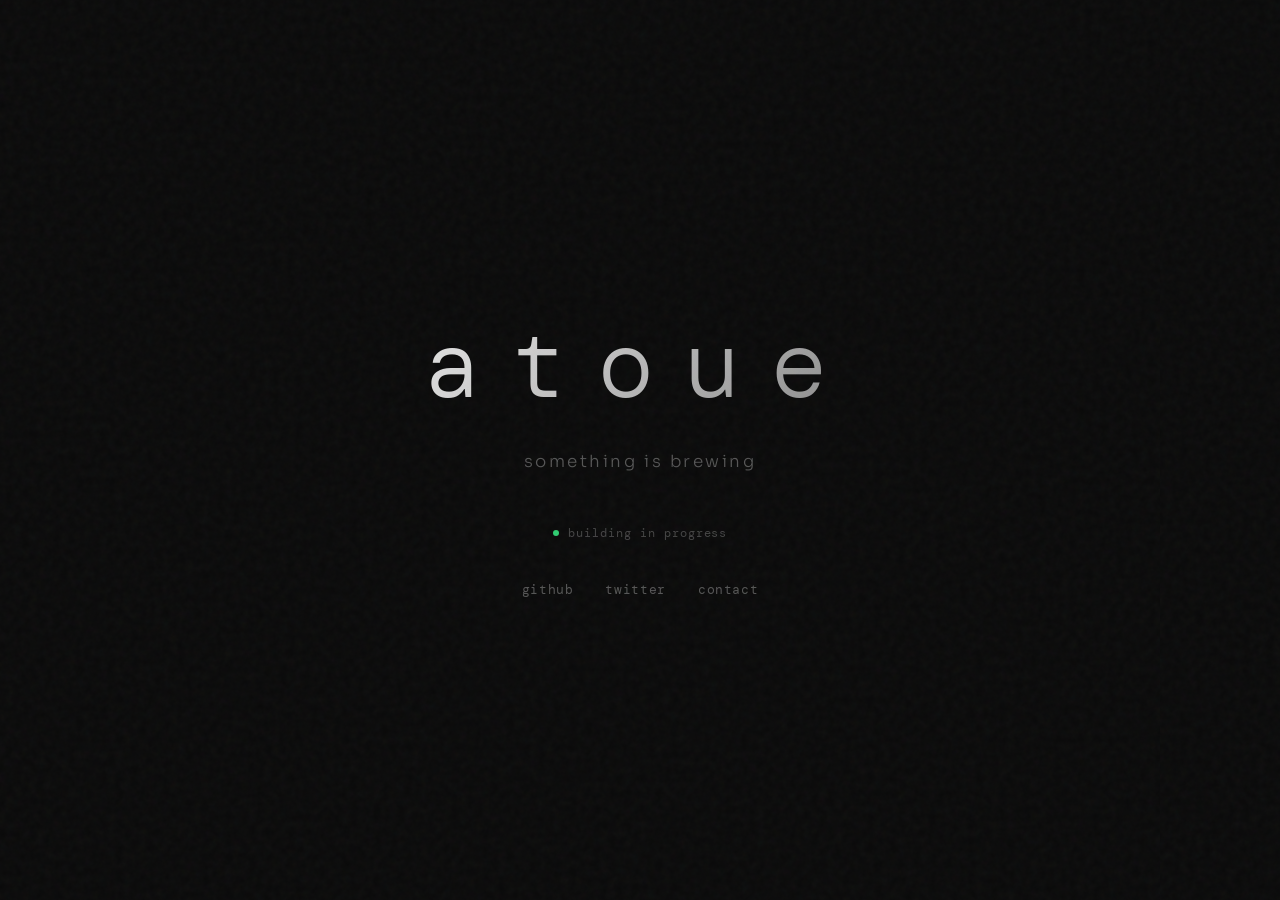
==== index.html @ 7240eec9 "Add files via upload" ====
<!DOCTYPE html>
<html lang="en">
<head>
    <meta charset="UTF-8">
    <meta name="viewport" content="width=device-width, initial-scale=1.0">
    <title>atoue</title>
    <link rel="preconnect" href="https://fonts.googleapis.com">
    <link href="https://fonts.googleapis.com/css2?family=DM+Mono:wght@300;400&family=Sora:wght@300;400;600&display=swap" rel="stylesheet">
    <style>
        * { margin: 0; padding: 0; box-sizing: border-box; }

        body {
            background: #0a0a0a;
            color: #e8e8e8;
            font-family: 'Sora', sans-serif;
            min-height: 100vh;
            display: flex;
            align-items: center;
            justify-content: center;
            overflow: hidden;
        }

        .grain {
            position: fixed;
            top: -50%; left: -50%;
            width: 200%; height: 200%;
            background-image: url("data:image/svg+xml,%3Csvg viewBox='0 0 256 256' xmlns='http://www.w3.org/2000/svg'%3E%3Cfilter id='n'%3E%3CfeTurbulence type='fractalNoise' baseFrequency='0.9' numOctaves='4' stitchTiles='stitch'/%3E%3C/filter%3E%3Crect width='100%25' height='100%25' filter='url(%23n)' opacity='0.04'/%3E%3C/svg%3E");
            pointer-events: none;
            z-index: 100;
        }

        .container {
            text-align: center;
            animation: fadeUp 1.2s ease-out;
        }

        .logo {
            font-family: 'DM Mono', monospace;
            font-weight: 300;
            font-size: clamp(3rem, 8vw, 6rem);
            letter-spacing: 0.3em;
            text-transform: lowercase;
            margin-bottom: 1.5rem;
            background: linear-gradient(135deg, #e8e8e8 0%, #888 100%);
            -webkit-background-clip: text;
            -webkit-text-fill-color: transparent;
            background-clip: text;
        }

        .tagline {
            font-weight: 300;
            font-size: clamp(0.85rem, 2vw, 1.05rem);
            color: #555;
            letter-spacing: 0.15em;
            text-transform: lowercase;
            margin-bottom: 3rem;
        }

        .status {
            display: inline-flex;
            align-items: center;
            gap: 0.6rem;
            font-family: 'DM Mono', monospace;
            font-size: 0.75rem;
            color: #444;
            letter-spacing: 0.08em;
        }

        .dot {
            width: 6px;
            height: 6px;
            background: #2ecc71;
            border-radius: 50%;
            animation: pulse 2s ease-in-out infinite;
        }

        .links {
            margin-top: 2.5rem;
            display: flex;
            gap: 2rem;
            justify-content: center;
        }

        .links a {
            font-family: 'DM Mono', monospace;
            font-size: 0.8rem;
            color: #555;
            text-decoration: none;
            letter-spacing: 0.05em;
            transition: color 0.3s ease;
        }

        .links a:hover {
            color: #e8e8e8;
        }

        @keyframes fadeUp {
            0% { opacity: 0; transform: translateY(20px); }
            100% { opacity: 1; transform: translateY(0); }
        }

        @keyframes pulse {
            0%, 100% { opacity: 0.4; }
            50% { opacity: 1; }
        }
    </style>
</head>
<body>
    <div class="grain"></div>
    <div class="container">
        <div class="logo">atoue</div>
        <p class="tagline">something is brewing</p>
        <div class="status">
            <span class="dot"></span>
            <span>building in progress</span>
        </div>
        <div class="links">
            <a href="https://github.com/fransiskusbudi" target="_blank">github</a>
            <a href="https://x.com/atouexyz" target="_blank">twitter</a>
            <a href="mailto:hi@atoue.io">contact</a>
        </div>
    </div>
</body>
</html>
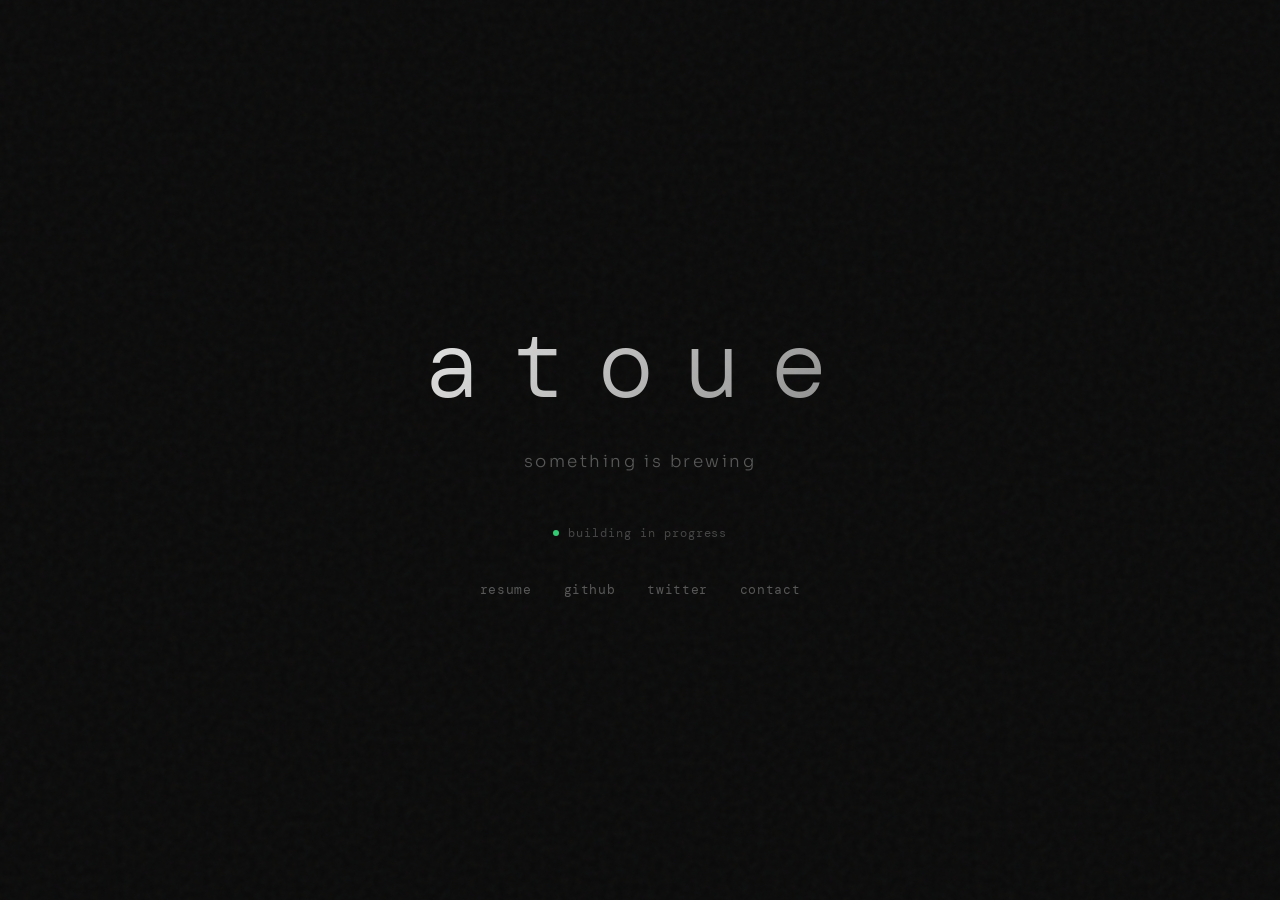
==== commit 9996eb69: "feat: add resume page, restructure CSS, add PDF download - Extract inline styles into css/shared.css" ====
--- a/index.html
+++ b/index.html
@@ -6,104 +6,8 @@
     <title>atoue</title>
     <link rel="preconnect" href="https://fonts.googleapis.com">
     <link href="https://fonts.googleapis.com/css2?family=DM+Mono:wght@300;400&family=Sora:wght@300;400;600&display=swap" rel="stylesheet">
-    <style>
-        * { margin: 0; padding: 0; box-sizing: border-box; }
-
-        body {
-            background: #0a0a0a;
-            color: #e8e8e8;
-            font-family: 'Sora', sans-serif;
-            min-height: 100vh;
-            display: flex;
-            align-items: center;
-            justify-content: center;
-            overflow: hidden;
-        }
-
-        .grain {
-            position: fixed;
-            top: -50%; left: -50%;
-            width: 200%; height: 200%;
-            background-image: url("data:image/svg+xml,%3Csvg viewBox='0 0 256 256' xmlns='http://www.w3.org/2000/svg'%3E%3Cfilter id='n'%3E%3CfeTurbulence type='fractalNoise' baseFrequency='0.9' numOctaves='4' stitchTiles='stitch'/%3E%3C/filter%3E%3Crect width='100%25' height='100%25' filter='url(%23n)' opacity='0.04'/%3E%3C/svg%3E");
-            pointer-events: none;
-            z-index: 100;
-        }
-
-        .container {
-            text-align: center;
-            animation: fadeUp 1.2s ease-out;
-        }
-
-        .logo {
-            font-family: 'DM Mono', monospace;
-            font-weight: 300;
-            font-size: clamp(3rem, 8vw, 6rem);
-            letter-spacing: 0.3em;
-            text-transform: lowercase;
-            margin-bottom: 1.5rem;
-            background: linear-gradient(135deg, #e8e8e8 0%, #888 100%);
-            -webkit-background-clip: text;
-            -webkit-text-fill-color: transparent;
-            background-clip: text;
-        }
-
-        .tagline {
-            font-weight: 300;
-            font-size: clamp(0.85rem, 2vw, 1.05rem);
-            color: #555;
-            letter-spacing: 0.15em;
-            text-transform: lowercase;
-            margin-bottom: 3rem;
-        }
-
-        .status {
-            display: inline-flex;
-            align-items: center;
-            gap: 0.6rem;
-            font-family: 'DM Mono', monospace;
-            font-size: 0.75rem;
-            color: #444;
-            letter-spacing: 0.08em;
-        }
-
-        .dot {
-            width: 6px;
-            height: 6px;
-            background: #2ecc71;
-            border-radius: 50%;
-            animation: pulse 2s ease-in-out infinite;
-        }
-
-        .links {
-            margin-top: 2.5rem;
-            display: flex;
-            gap: 2rem;
-            justify-content: center;
-        }
-
-        .links a {
-            font-family: 'DM Mono', monospace;
-            font-size: 0.8rem;
-            color: #555;
-            text-decoration: none;
-            letter-spacing: 0.05em;
-            transition: color 0.3s ease;
-        }
-
-        .links a:hover {
-            color: #e8e8e8;
-        }
-
-        @keyframes fadeUp {
-            0% { opacity: 0; transform: translateY(20px); }
-            100% { opacity: 1; transform: translateY(0); }
-        }
-
-        @keyframes pulse {
-            0%, 100% { opacity: 0.4; }
-            50% { opacity: 1; }
-        }
-    </style>
+    <link rel="stylesheet" href="css/shared.css">
+    <link rel="stylesheet" href="css/landing.css">
 </head>
 <body>
     <div class="grain"></div>
@@ -115,6 +19,7 @@
             <span>building in progress</span>
         </div>
         <div class="links">
+            <a href="resume.html">resume</a>
             <a href="https://github.com/fransiskusbudi" target="_blank">github</a>
             <a href="https://x.com/atouexyz" target="_blank">twitter</a>
             <a href="mailto:hi@atoue.io">contact</a>
--- a/css/shared.css
+++ b/css/shared.css
@@ -0,0 +1,23 @@
+/* shared.css — common styles across all pages */
+* { margin: 0; padding: 0; box-sizing: border-box; }
+
+body {
+    background: #0a0a0a;
+    color: #e8e8e8;
+    font-family: 'Sora', sans-serif;
+    min-height: 100vh;
+}
+
+.grain {
+    position: fixed;
+    top: -50%; left: -50%;
+    width: 200%; height: 200%;
+    background-image: url("data:image/svg+xml,%3Csvg viewBox='0 0 256 256' xmlns='http://www.w3.org/2000/svg'%3E%3Cfilter id='n'%3E%3CfeTurbulence type='fractalNoise' baseFrequency='0.9' numOctaves='4' stitchTiles='stitch'/%3E%3C/filter%3E%3Crect width='100%25' height='100%25' filter='url(%23n)' opacity='0.04'/%3E%3C/svg%3E");
+    pointer-events: none;
+    z-index: 100;
+}
+
+@keyframes fadeUp {
+    0% { opacity: 0; transform: translateY(20px); }
+    100% { opacity: 1; transform: translateY(0); }
+}
--- a/css/landing.css
+++ b/css/landing.css
@@ -0,0 +1,77 @@
+/* landing.css — landing page specific styles */
+body {
+    display: flex;
+    align-items: center;
+    justify-content: center;
+    overflow: hidden;
+}
+
+.container {
+    text-align: center;
+    animation: fadeUp 1.2s ease-out;
+}
+
+.logo {
+    font-family: 'DM Mono', monospace;
+    font-weight: 300;
+    font-size: clamp(3rem, 8vw, 6rem);
+    letter-spacing: 0.3em;
+    text-transform: lowercase;
+    margin-bottom: 1.5rem;
+    background: linear-gradient(135deg, #e8e8e8 0%, #888 100%);
+    -webkit-background-clip: text;
+    -webkit-text-fill-color: transparent;
+    background-clip: text;
+}
+
+.tagline {
+    font-weight: 300;
+    font-size: clamp(0.85rem, 2vw, 1.05rem);
+    color: #555;
+    letter-spacing: 0.15em;
+    text-transform: lowercase;
+    margin-bottom: 3rem;
+}
+
+.status {
+    display: inline-flex;
+    align-items: center;
+    gap: 0.6rem;
+    font-family: 'DM Mono', monospace;
+    font-size: 0.75rem;
+    color: #444;
+    letter-spacing: 0.08em;
+}
+
+.dot {
+    width: 6px;
+    height: 6px;
+    background: #2ecc71;
+    border-radius: 50%;
+    animation: pulse 2s ease-in-out infinite;
+}
+
+.links {
+    margin-top: 2.5rem;
+    display: flex;
+    gap: 2rem;
+    justify-content: center;
+}
+
+.links a {
+    font-family: 'DM Mono', monospace;
+    font-size: 0.8rem;
+    color: #555;
+    text-decoration: none;
+    letter-spacing: 0.05em;
+    transition: color 0.3s ease;
+}
+
+.links a:hover {
+    color: #e8e8e8;
+}
+
+@keyframes pulse {
+    0%, 100% { opacity: 0.4; }
+    50% { opacity: 1; }
+}
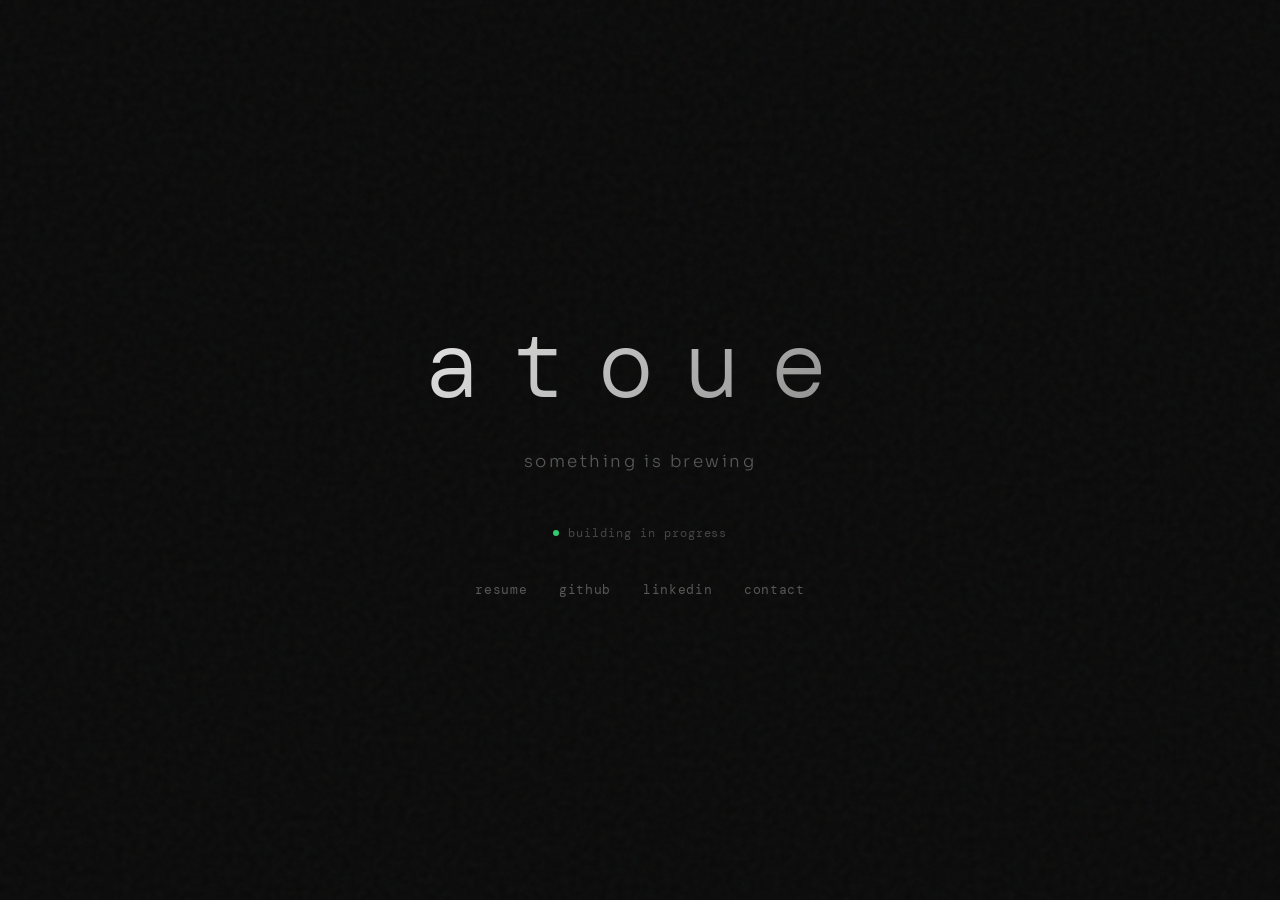
==== commit 662a4f24: "feat: replace twitter with linkedin in landing page links" ====
--- a/index.html
+++ b/index.html
@@ -4,6 +4,7 @@
     <meta charset="UTF-8">
     <meta name="viewport" content="width=device-width, initial-scale=1.0">
     <title>atoue</title>
+    <link rel="icon" type="image/svg+xml" href="assets/favicon.svg">
     <link rel="preconnect" href="https://fonts.googleapis.com">
     <link href="https://fonts.googleapis.com/css2?family=DM+Mono:wght@300;400&family=Sora:wght@300;400;600&display=swap" rel="stylesheet">
     <link rel="stylesheet" href="css/shared.css">
@@ -21,7 +22,7 @@
         <div class="links">
             <a href="resume.html">resume</a>
             <a href="https://github.com/fransiskusbudi" target="_blank">github</a>
-            <a href="https://x.com/atouexyz" target="_blank">twitter</a>
+            <a href="https://linkedin.com/in/fransiskusbudi/" target="_blank">linkedin</a>
             <a href="mailto:hi@atoue.io">contact</a>
         </div>
     </div>
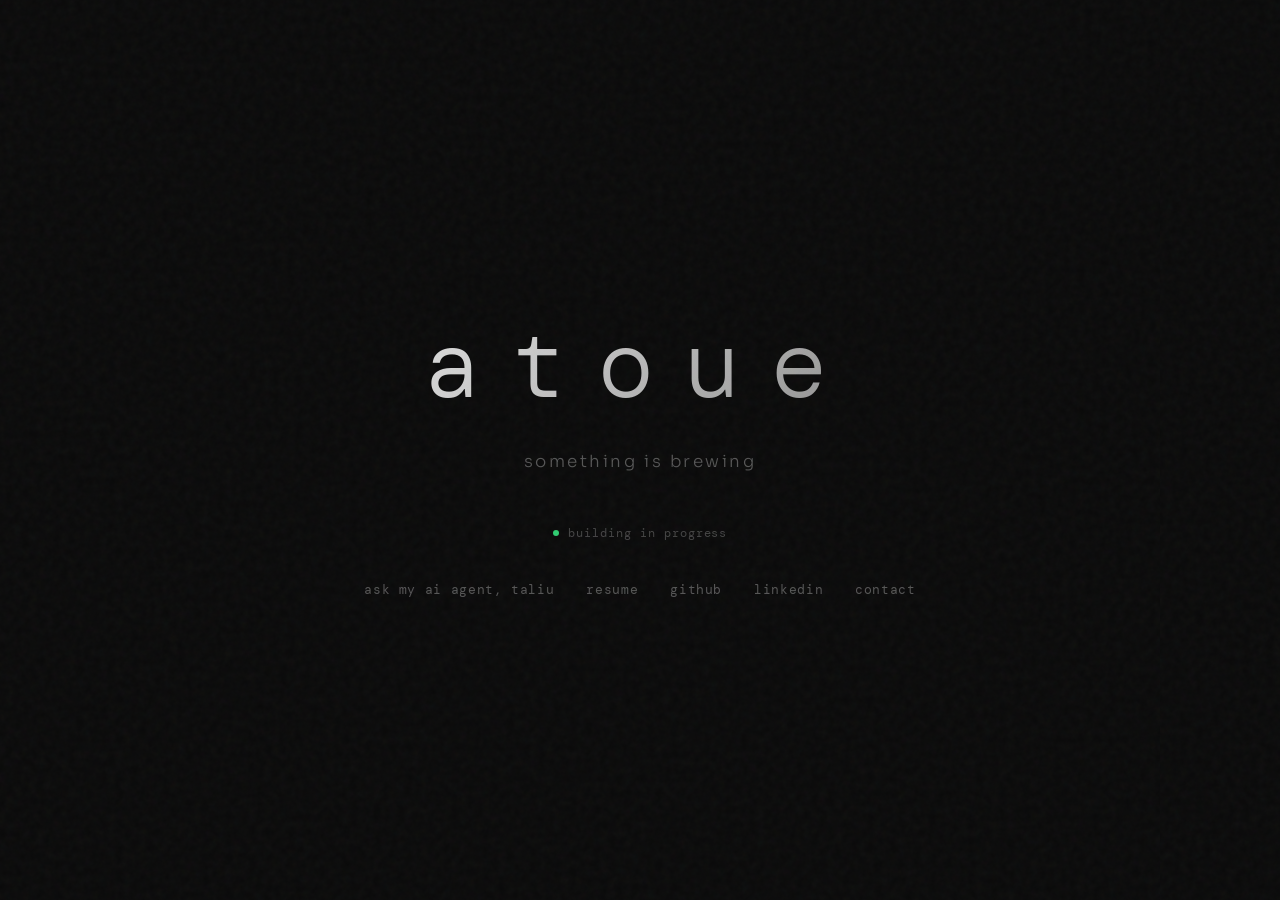
==== commit 46f8d1ef: "feat: add taliu ai agent link to landing page" ====
--- a/index.html
+++ b/index.html
@@ -20,6 +20,7 @@
             <span>building in progress</span>
         </div>
         <div class="links">
+            <a href="https://taliu.atoue.io" target="_blank">ask my ai agent, taliu</a>
             <a href="resume.html">resume</a>
             <a href="https://github.com/fransiskusbudi" target="_blank">github</a>
             <a href="https://linkedin.com/in/fransiskusbudi/" target="_blank">linkedin</a>
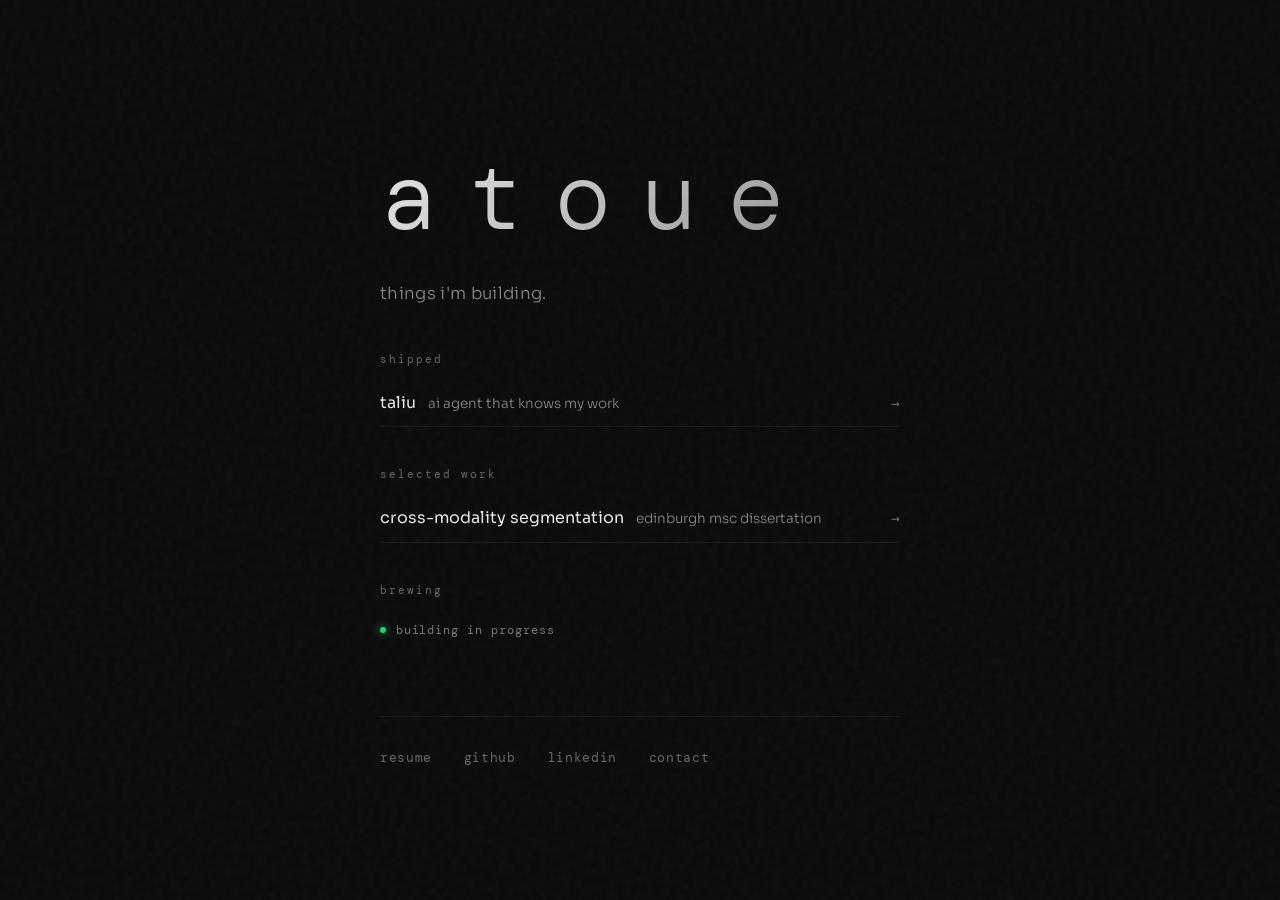
==== commit 59ab1061: "feat: redesign landing with shipped/selected work/brewing sections" ====
--- a/index.html
+++ b/index.html
@@ -14,18 +14,40 @@
     <div class="grain"></div>
     <div class="container">
         <div class="logo">atoue</div>
-        <p class="tagline">something is brewing</p>
-        <div class="status">
-            <span class="dot"></span>
-            <span>building in progress</span>
-        </div>
-        <div class="links">
-            <a href="https://taliu.atoue.io" target="_blank">ask my ai agent, taliu</a>
+        <p class="tagline">things i'm building.</p>
+
+        <section>
+            <div class="section-label">shipped</div>
+            <a class="item" href="https://taliu.atoue.io" target="_blank" rel="noopener noreferrer">
+                <span class="item-name">taliu</span>
+                <span class="item-desc">ai agent that knows my work</span>
+                <span class="item-arrow">→</span>
+            </a>
+        </section>
+
+        <section>
+            <div class="section-label">selected work</div>
+            <a class="item" href="https://github.com/fransiskusbudi/cross-modality-organ-segmentation" target="_blank" rel="noopener noreferrer">
+                <span class="item-name">cross-modality segmentation</span>
+                <span class="item-desc">edinburgh msc dissertation</span>
+                <span class="item-arrow">→</span>
+            </a>
+        </section>
+
+        <section>
+            <div class="section-label">brewing</div>
+            <div class="status">
+                <span class="dot"></span>
+                <span>building in progress</span>
+            </div>
+        </section>
+
+        <footer>
             <a href="resume.html">resume</a>
-            <a href="https://github.com/fransiskusbudi" target="_blank">github</a>
-            <a href="https://linkedin.com/in/fransiskusbudi/" target="_blank">linkedin</a>
+            <a href="https://github.com/fransiskusbudi" target="_blank" rel="noopener noreferrer">github</a>
+            <a href="https://linkedin.com/in/fransiskusbudi/" target="_blank" rel="noopener noreferrer">linkedin</a>
             <a href="mailto:hi@atoue.io">contact</a>
-        </div>
+        </footer>
     </div>
 </body>
 </html>
--- a/css/landing.css
+++ b/css/landing.css
@@ -3,11 +3,12 @@
     display: flex;
     align-items: center;
     justify-content: center;
-    overflow: hidden;
+    padding: 4rem 1.5rem;
 }
 
 .container {
-    text-align: center;
+    width: 100%;
+    max-width: 520px;
     animation: fadeUp 1.2s ease-out;
 }
 
@@ -25,12 +26,12 @@
 }
 
 .tagline {
+    font-family: 'Sora', sans-serif;
     font-weight: 300;
     font-size: clamp(0.85rem, 2vw, 1.05rem);
-    color: #555;
-    letter-spacing: 0.15em;
-    text-transform: lowercase;
+    color: #888;
     margin-bottom: 3rem;
+    letter-spacing: 0.02em;
 }
 
 .status {
@@ -39,8 +40,9 @@
     gap: 0.6rem;
     font-family: 'DM Mono', monospace;
     font-size: 0.75rem;
-    color: #444;
+    color: #777;
     letter-spacing: 0.08em;
+    padding: 0.85rem 0;
 }
 
 .dot {
@@ -48,30 +50,99 @@
     height: 6px;
     background: #2ecc71;
     border-radius: 50%;
+    box-shadow: 0 0 8px #2ecc71;
     animation: pulse 2s ease-in-out infinite;
-}
-
-.links {
-    margin-top: 2.5rem;
-    display: flex;
-    gap: 2rem;
-    justify-content: center;
-}
-
-.links a {
-    font-family: 'DM Mono', monospace;
-    font-size: 0.8rem;
-    color: #555;
-    text-decoration: none;
-    letter-spacing: 0.05em;
-    transition: color 0.3s ease;
-}
-
-.links a:hover {
-    color: #e8e8e8;
 }
 
 @keyframes pulse {
     0%, 100% { opacity: 0.4; }
     50% { opacity: 1; }
 }
+
+section {
+    margin-bottom: 2.5rem;
+}
+
+.section-label {
+    font-family: 'DM Mono', monospace;
+    font-size: 0.7rem;
+    color: #666;
+    text-transform: lowercase;
+    letter-spacing: 0.18em;
+    margin-bottom: 0.75rem;
+}
+
+.item {
+    display: flex;
+    align-items: baseline;
+    gap: 0.75rem;
+    padding: 0.85rem 0;
+    border-bottom: 1px solid #1a1a1a;
+    text-decoration: none;
+    color: inherit;
+    transition: padding 0.3s ease;
+}
+
+.item:hover {
+    padding-left: 0.5rem;
+}
+
+.item-name {
+    font-family: 'Sora', sans-serif;
+    font-weight: 400;
+    font-size: 1rem;
+    color: #e8e8e8;
+    white-space: nowrap;
+}
+
+.item-desc {
+    font-family: 'Sora', sans-serif;
+    font-weight: 300;
+    font-size: 0.85rem;
+    color: #888;
+    flex: 1;
+}
+
+.item-arrow {
+    font-family: 'DM Mono', monospace;
+    font-size: 0.9rem;
+    color: #666;
+    transition: transform 0.3s ease, color 0.3s ease;
+}
+
+.item:hover .item-arrow {
+    color: #e8e8e8;
+    transform: translateX(4px);
+}
+
+footer {
+    margin-top: 4rem;
+    padding-top: 2rem;
+    border-top: 1px solid #1a1a1a;
+    display: flex;
+    flex-wrap: wrap;
+    gap: 2rem;
+}
+
+footer a {
+    font-family: 'DM Mono', monospace;
+    font-size: 0.8rem;
+    color: #666;
+    text-decoration: none;
+    letter-spacing: 0.05em;
+    transition: color 0.3s ease;
+}
+
+footer a:hover {
+    color: #e8e8e8;
+}
+
+@media (max-width: 480px) {
+    .item {
+        flex-wrap: wrap;
+    }
+    .item-desc {
+        flex-basis: 100%;
+        margin-top: 0.25rem;
+    }
+}
